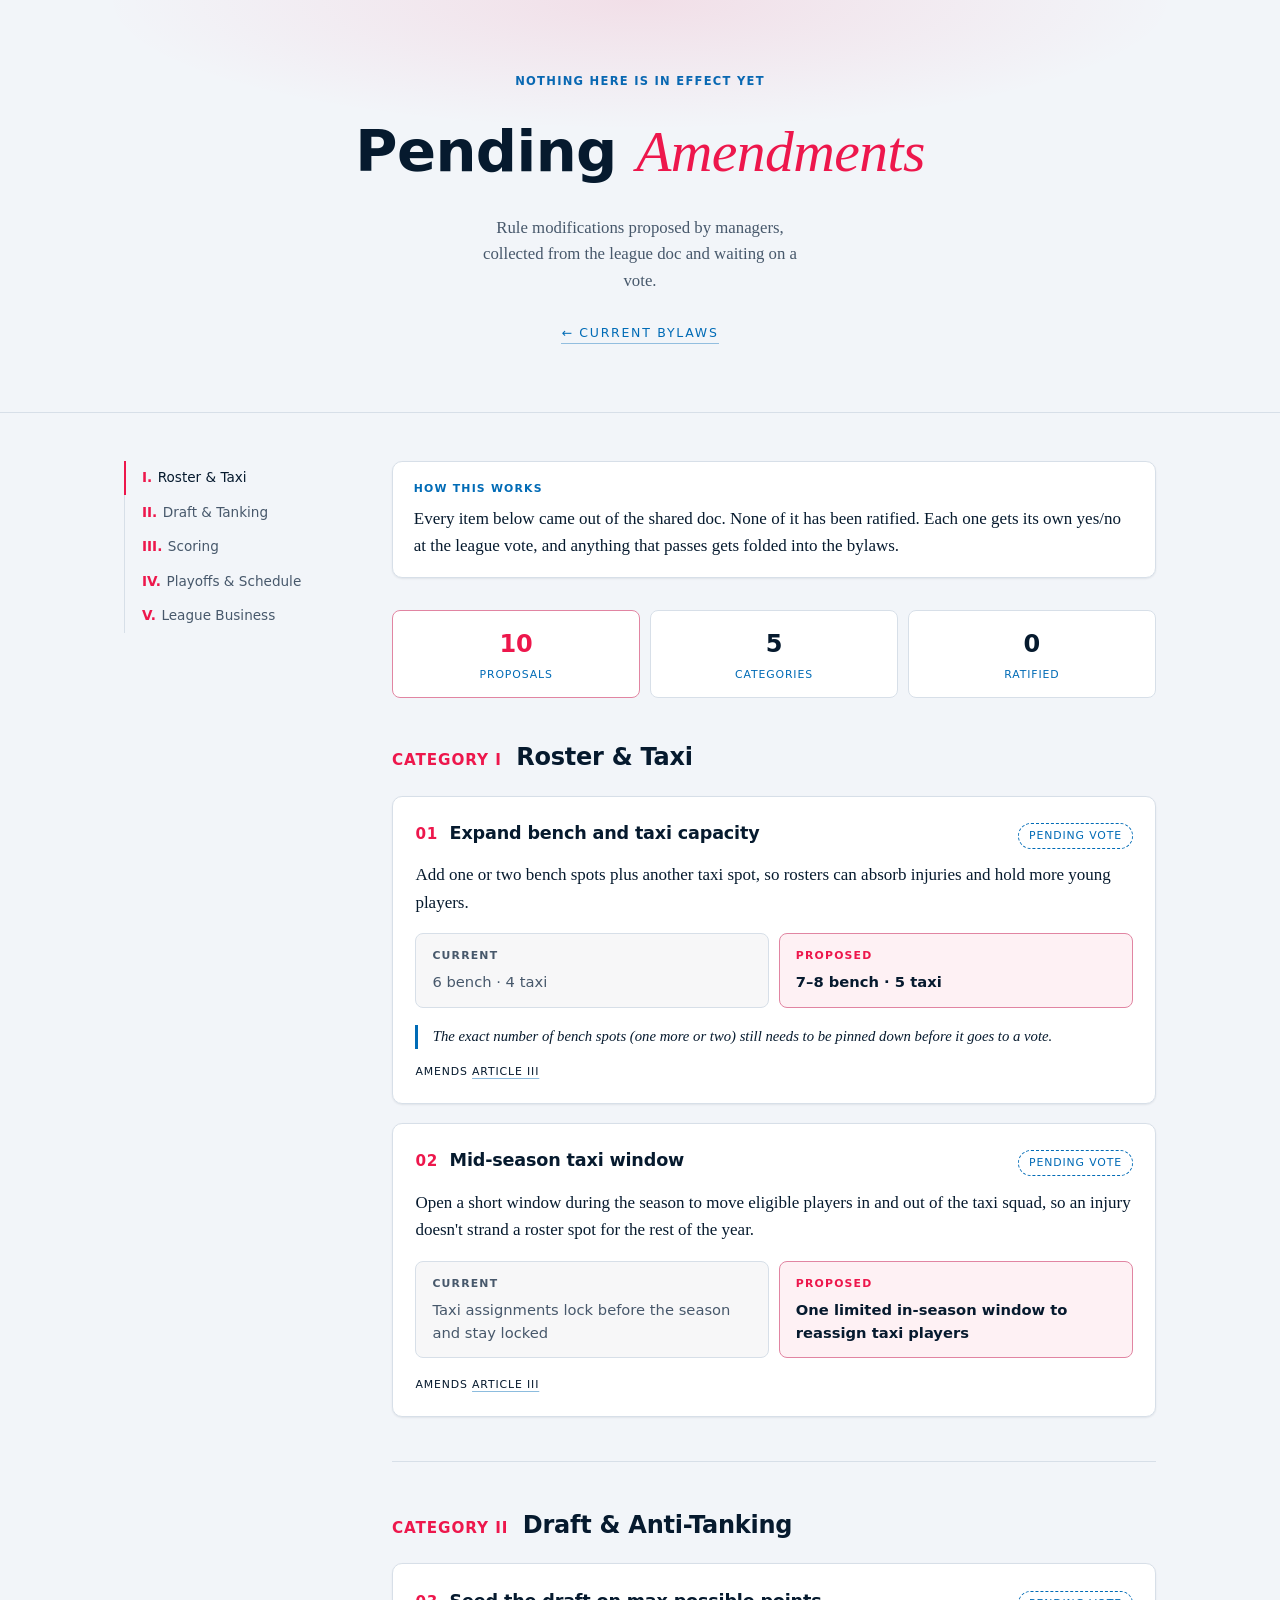
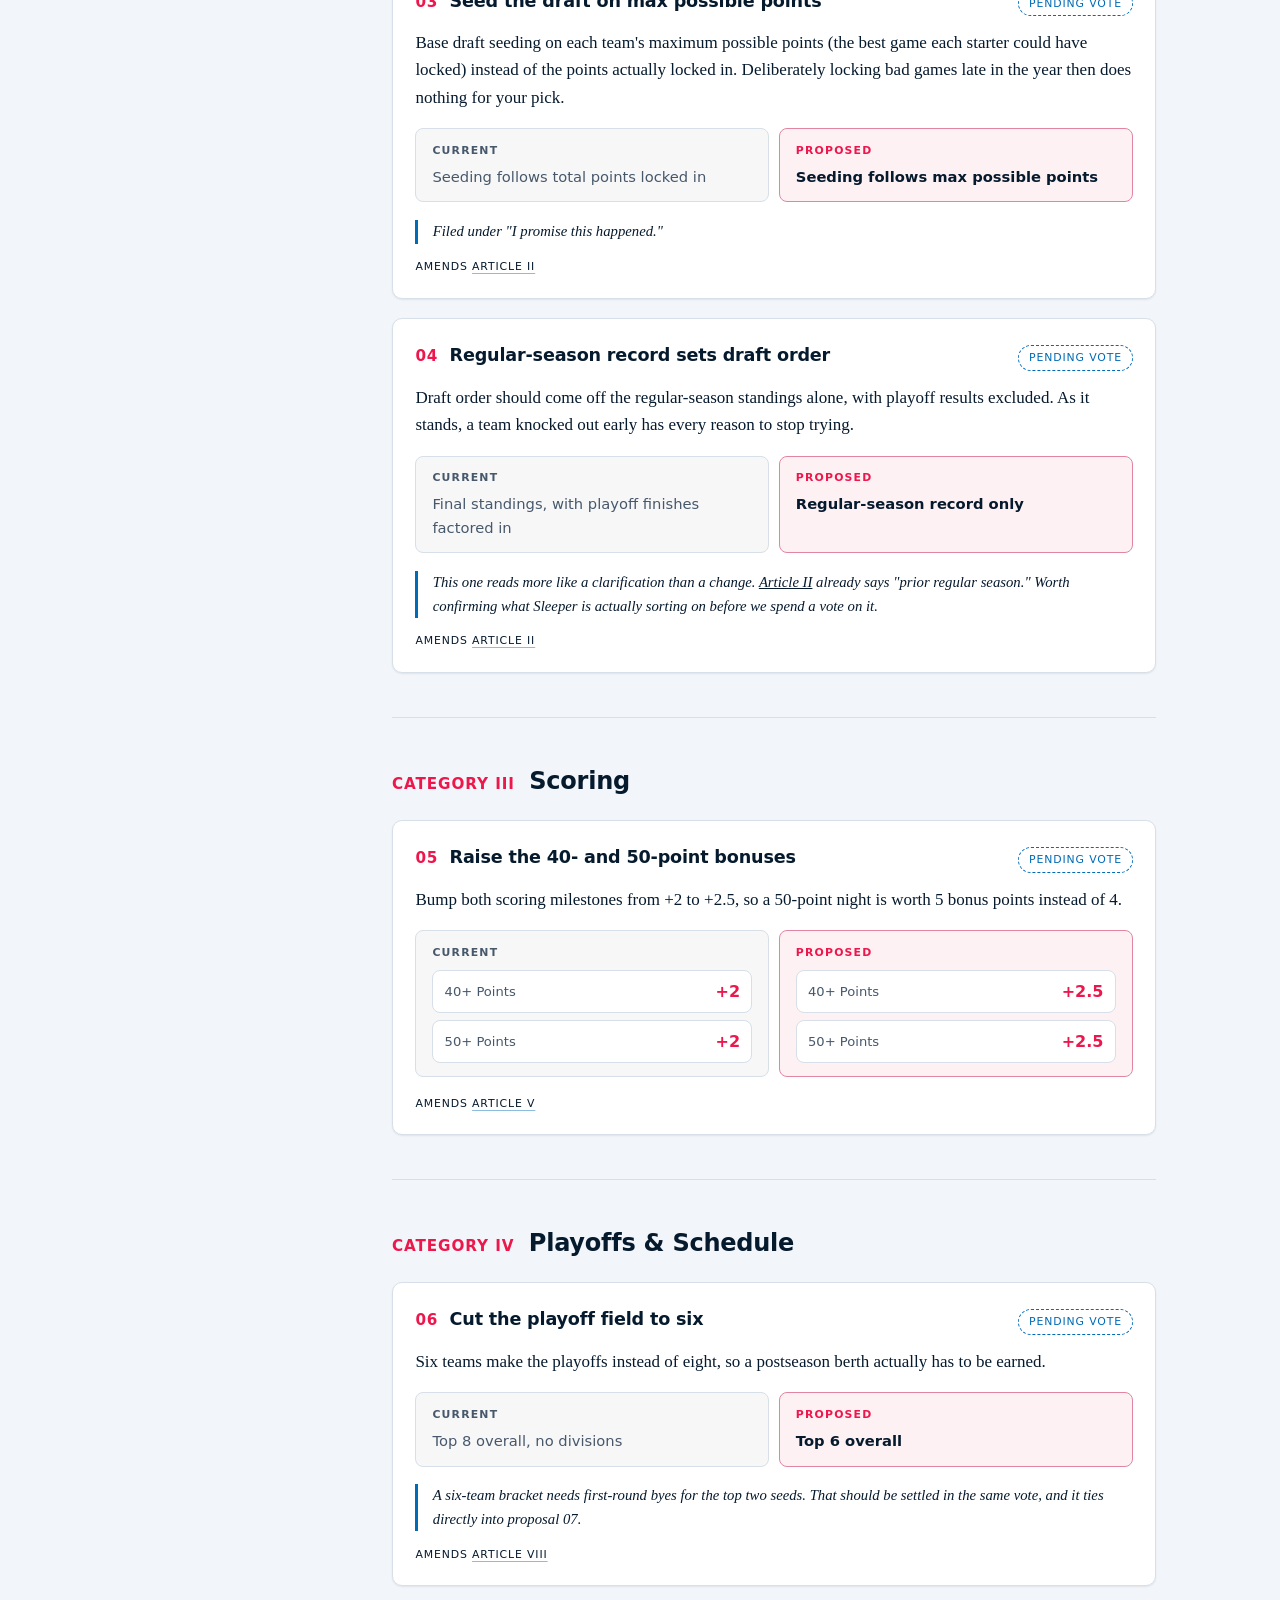
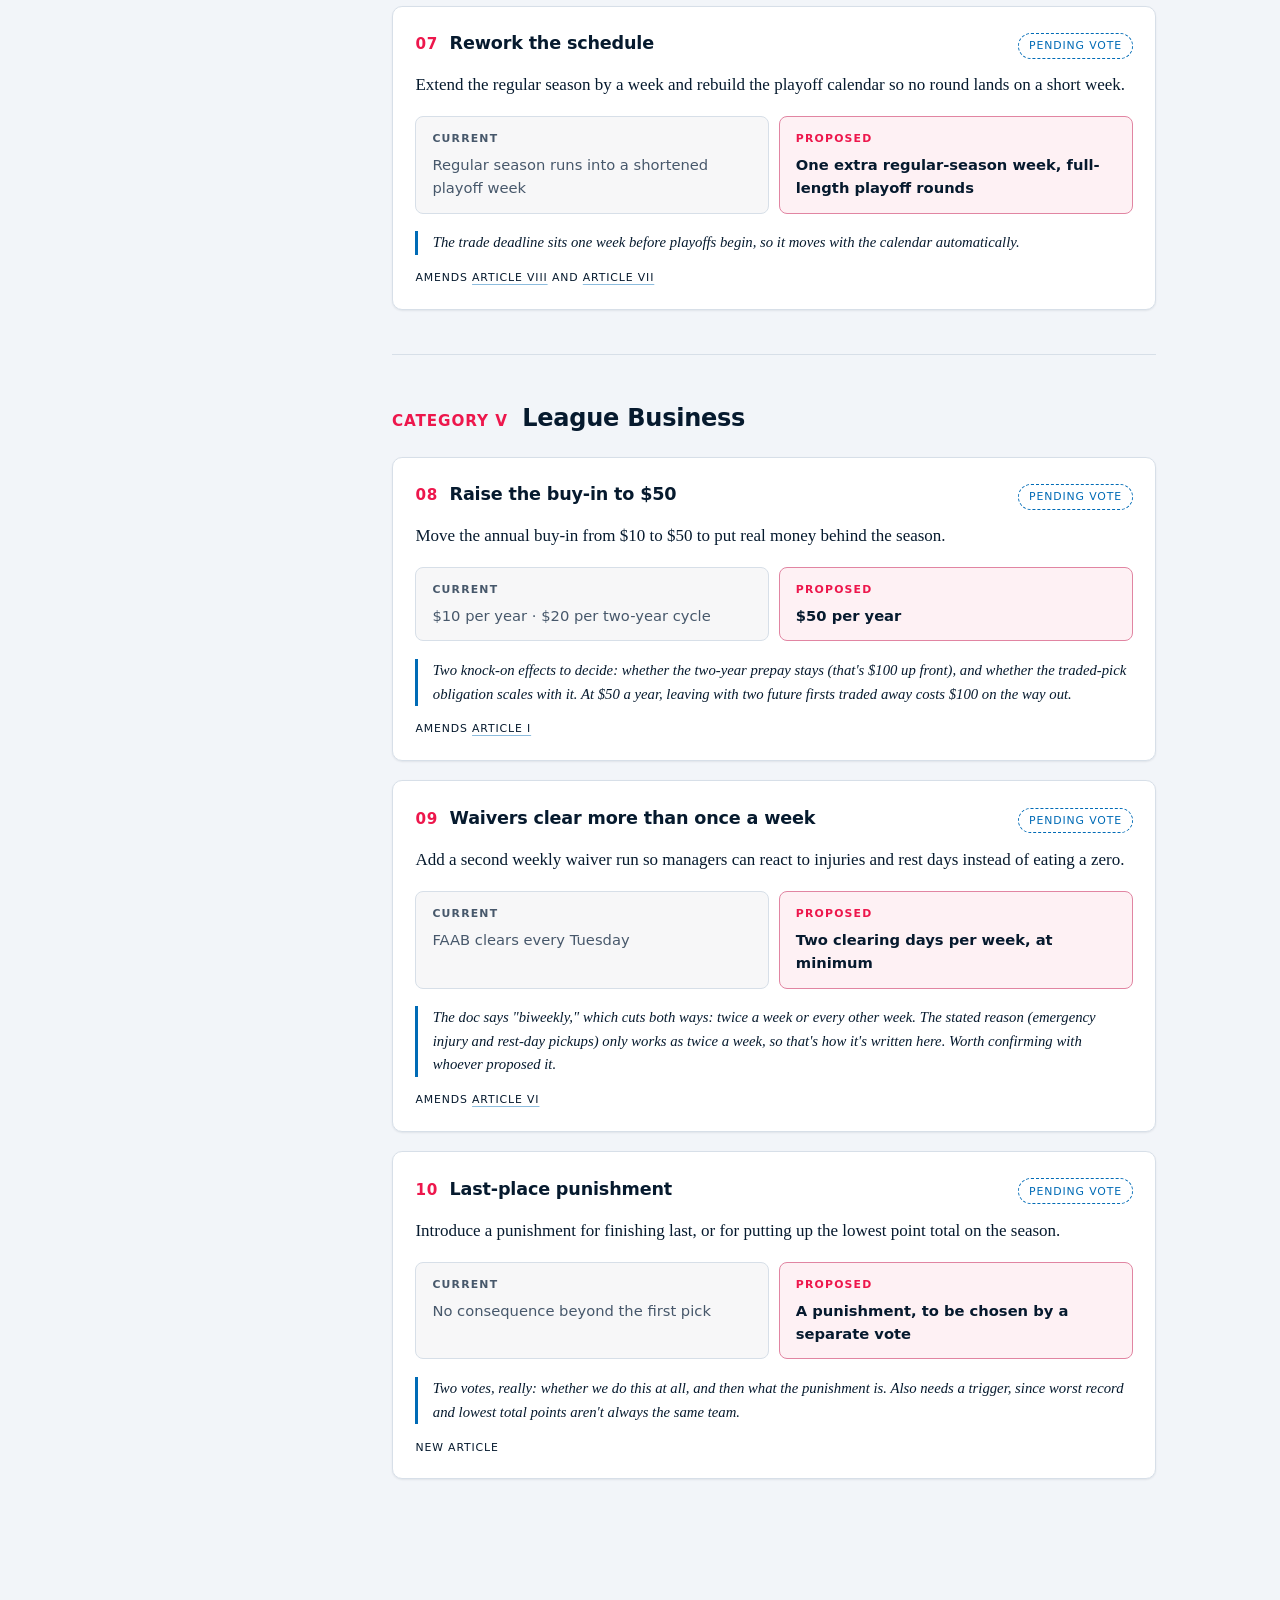
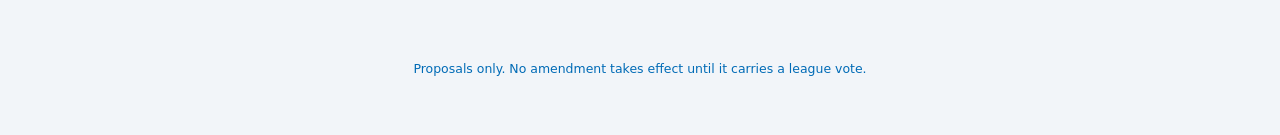
==== votes/index.html @ de4fdcd2 "Pending vote page" ====
<!doctype html>
<html lang="en">
  <head>
    <meta charset="UTF-8" />
    <meta name="viewport" content="width=device-width, initial-scale=1.0" />
    <title>Pending Amendments | Sam Hinkie's Ghost</title>
    <meta
      name="description"
      content="Rule modifications proposed by league members, pending a vote."
    />
    <link rel="stylesheet" href="../styles/tokens.css" />
    <link rel="stylesheet" href="../styles/base.css" />
    <link rel="stylesheet" href="../styles/layout.css" />
    <link rel="stylesheet" href="../styles/components.css" />
    <link rel="stylesheet" href="../styles/votes.css" />
    <script type="module" src="../scripts/votes.js"></script>
  </head>
  <body>
    <header class="hero">
      <p class="eyebrow label">Nothing here is in effect yet</p>
      <h1 class="title">Pending <span class="ghost-word">Amendments</span></h1>
      <p class="subtitle">
        Rule modifications proposed by managers, collected from the league doc
        and waiting on a vote.
      </p>
      <p class="tagline"><a class="hero-link" href="/">← Current bylaws</a></p>
    </header>

    <div class="layout">
      <nav class="toc" aria-label="Proposal categories">
        <ol>
          <li>
            <a href="#roster"><span class="roman">I.</span>Roster &amp; Taxi</a>
          </li>
          <li>
            <a href="#draft"
              ><span class="roman">II.</span>Draft &amp; Tanking</a
            >
          </li>
          <li>
            <a href="#scoring"><span class="roman">III.</span>Scoring</a>
          </li>
          <li>
            <a href="#schedule"
              ><span class="roman">IV.</span>Playoffs &amp; Schedule</a
            >
          </li>
          <li>
            <a href="#business"
              ><span class="roman">V.</span>League Business</a
            >
          </li>
        </ol>
      </nav>

      <main>
        <div class="callout intro">
          <span class="label">How this works</span>
          Every item below came out of the shared doc. None of it has been
          ratified. Each one gets its own yes/no at the league vote, and
          anything that passes gets folded into the bylaws.
        </div>

        <div class="summary" role="group" aria-label="Proposal counts">
          <div class="tally accent">
            <span class="count" data-count="proposals">10</span>
            <span class="name">Proposals</span>
          </div>
          <div class="tally">
            <span class="count" data-count="categories">5</span>
            <span class="name">Categories</span>
          </div>
          <div class="tally">
            <span class="count">0</span>
            <span class="name">Ratified</span>
          </div>
        </div>

        <section class="rule" id="roster" aria-labelledby="roster-h">
          <div class="rule-head">
            <span class="rule-num">CATEGORY I</span>
            <h2 id="roster-h">Roster &amp; Taxi</h2>
          </div>

          <article class="proposal">
            <div class="proposal-head">
              <span class="proposal-num">01</span>
              <h3>Expand bench and taxi capacity</h3>
              <span class="pending">Pending vote</span>
            </div>
            <p>
              Add one or two bench spots plus another taxi spot, so rosters can
              absorb injuries and hold more young players.
            </p>
            <div class="compare">
              <div class="side now">
                <span class="label">Current</span>
                <p>6 bench · 4 taxi</p>
              </div>
              <div class="side next">
                <span class="label">Proposed</span>
                <p>7–8 bench · 5 taxi</p>
              </div>
            </div>
            <p class="note">
              The exact number of bench spots (one more or two) still needs to
              be pinned down before it goes to a vote.
            </p>
            <p class="amends">Amends <a href="/#roster">Article III</a></p>
          </article>

          <article class="proposal">
            <div class="proposal-head">
              <span class="proposal-num">02</span>
              <h3>Mid-season taxi window</h3>
              <span class="pending">Pending vote</span>
            </div>
            <p>
              Open a short window during the season to move eligible players in
              and out of the taxi squad, so an injury doesn't strand a roster
              spot for the rest of the year.
            </p>
            <div class="compare">
              <div class="side now">
                <span class="label">Current</span>
                <p>Taxi assignments lock before the season and stay locked</p>
              </div>
              <div class="side next">
                <span class="label">Proposed</span>
                <p>One limited in-season window to reassign taxi players</p>
              </div>
            </div>
            <p class="amends">Amends <a href="/#roster">Article III</a></p>
          </article>
        </section>

        <section class="rule" id="draft" aria-labelledby="draft-h">
          <div class="rule-head">
            <span class="rule-num">CATEGORY II</span>
            <h2 id="draft-h">Draft &amp; Anti-Tanking</h2>
          </div>

          <article class="proposal">
            <div class="proposal-head">
              <span class="proposal-num">03</span>
              <h3>Seed the draft on max possible points</h3>
              <span class="pending">Pending vote</span>
            </div>
            <p>
              Base draft seeding on each team's maximum possible points (the
              best game each starter could have locked) instead of the points
              actually locked in. Deliberately locking bad games late in the
              year then does nothing for your pick.
            </p>
            <div class="compare">
              <div class="side now">
                <span class="label">Current</span>
                <p>Seeding follows total points locked in</p>
              </div>
              <div class="side next">
                <span class="label">Proposed</span>
                <p>Seeding follows max possible points</p>
              </div>
            </div>
            <p class="note">
              Filed under "I promise this happened."
            </p>
            <p class="amends">Amends <a href="/#draft">Article II</a></p>
          </article>

          <article class="proposal">
            <div class="proposal-head">
              <span class="proposal-num">04</span>
              <h3>Regular-season record sets draft order</h3>
              <span class="pending">Pending vote</span>
            </div>
            <p>
              Draft order should come off the regular-season standings alone,
              with playoff results excluded. As it stands, a team knocked out
              early has every reason to stop trying.
            </p>
            <div class="compare">
              <div class="side now">
                <span class="label">Current</span>
                <p>Final standings, with playoff finishes factored in</p>
              </div>
              <div class="side next">
                <span class="label">Proposed</span>
                <p>Regular-season record only</p>
              </div>
            </div>
            <p class="note">
              This one reads more like a clarification than a change.
              <a href="/#draft">Article II</a> already says "prior regular
              season." Worth confirming what Sleeper is actually sorting on
              before we spend a vote on it.
            </p>
            <p class="amends">Amends <a href="/#draft">Article II</a></p>
          </article>
        </section>

        <section class="rule" id="scoring" aria-labelledby="scoring-h">
          <div class="rule-head">
            <span class="rule-num">CATEGORY III</span>
            <h2 id="scoring-h">Scoring</h2>
          </div>

          <article class="proposal">
            <div class="proposal-head">
              <span class="proposal-num">05</span>
              <h3>Raise the 40- and 50-point bonuses</h3>
              <span class="pending">Pending vote</span>
            </div>
            <p>
              Bump both scoring milestones from +2 to +2.5, so a 50-point night
              is worth 5 bonus points instead of 4.
            </p>
            <div class="compare">
              <div class="side now">
                <span class="label">Current</span>
                <div class="scoring">
                  <div class="stat pos">
                    <span class="name">40+ Points</span
                    ><span class="val">+2</span>
                  </div>
                  <div class="stat pos">
                    <span class="name">50+ Points</span
                    ><span class="val">+2</span>
                  </div>
                </div>
              </div>
              <div class="side next">
                <span class="label">Proposed</span>
                <div class="scoring">
                  <div class="stat pos">
                    <span class="name">40+ Points</span
                    ><span class="val">+2.5</span>
                  </div>
                  <div class="stat pos">
                    <span class="name">50+ Points</span
                    ><span class="val">+2.5</span>
                  </div>
                </div>
              </div>
            </div>
            <p class="amends">Amends <a href="/#points">Article V</a></p>
          </article>
        </section>

        <section class="rule" id="schedule" aria-labelledby="schedule-h">
          <div class="rule-head">
            <span class="rule-num">CATEGORY IV</span>
            <h2 id="schedule-h">Playoffs &amp; Schedule</h2>
          </div>

          <article class="proposal">
            <div class="proposal-head">
              <span class="proposal-num">06</span>
              <h3>Cut the playoff field to six</h3>
              <span class="pending">Pending vote</span>
            </div>
            <p>
              Six teams make the playoffs instead of eight, so a postseason
              berth actually has to be earned.
            </p>
            <div class="compare">
              <div class="side now">
                <span class="label">Current</span>
                <p>Top 8 overall, no divisions</p>
              </div>
              <div class="side next">
                <span class="label">Proposed</span>
                <p>Top 6 overall</p>
              </div>
            </div>
            <p class="note">
              A six-team bracket needs first-round byes for the top two seeds.
              That should be settled in the same vote, and it ties directly into
              proposal 07.
            </p>
            <p class="amends">Amends <a href="/#playoffs">Article VIII</a></p>
          </article>

          <article class="proposal">
            <div class="proposal-head">
              <span class="proposal-num">07</span>
              <h3>Rework the schedule</h3>
              <span class="pending">Pending vote</span>
            </div>
            <p>
              Extend the regular season by a week and rebuild the playoff
              calendar so no round lands on a short week.
            </p>
            <div class="compare">
              <div class="side now">
                <span class="label">Current</span>
                <p>Regular season runs into a shortened playoff week</p>
              </div>
              <div class="side next">
                <span class="label">Proposed</span>
                <p>One extra regular-season week, full-length playoff rounds</p>
              </div>
            </div>
            <p class="note">
              The trade deadline sits one week before playoffs begin, so it
              moves with the calendar automatically.
            </p>
            <p class="amends">
              Amends <a href="/#playoffs">Article VIII</a> and
              <a href="/#deadline">Article VII</a>
            </p>
          </article>
        </section>

        <section class="rule" id="business" aria-labelledby="business-h">
          <div class="rule-head">
            <span class="rule-num">CATEGORY V</span>
            <h2 id="business-h">League Business</h2>
          </div>

          <article class="proposal">
            <div class="proposal-head">
              <span class="proposal-num">08</span>
              <h3>Raise the buy-in to $50</h3>
              <span class="pending">Pending vote</span>
            </div>
            <p>
              Move the annual buy-in from $10 to $50 to put real money behind
              the season.
            </p>
            <div class="compare">
              <div class="side now">
                <span class="label">Current</span>
                <p>$10 per year · $20 per two-year cycle</p>
              </div>
              <div class="side next">
                <span class="label">Proposed</span>
                <p>$50 per year</p>
              </div>
            </div>
            <p class="note">
              Two knock-on effects to decide: whether the two-year prepay stays
              (that's $100 up front), and whether the traded-pick obligation
              scales with it. At $50 a year, leaving with two future firsts
              traded away costs $100 on the way out.
            </p>
            <p class="amends">Amends <a href="/#buyin">Article I</a></p>
          </article>

          <article class="proposal">
            <div class="proposal-head">
              <span class="proposal-num">09</span>
              <h3>Waivers clear more than once a week</h3>
              <span class="pending">Pending vote</span>
            </div>
            <p>
              Add a second weekly waiver run so managers can react to injuries
              and rest days instead of eating a zero.
            </p>
            <div class="compare">
              <div class="side now">
                <span class="label">Current</span>
                <p>FAAB clears every Tuesday</p>
              </div>
              <div class="side next">
                <span class="label">Proposed</span>
                <p>Two clearing days per week, at minimum</p>
              </div>
            </div>
            <p class="note">
              The doc says "biweekly," which cuts both ways: twice a week or
              every other week. The stated reason (emergency injury and rest-day
              pickups) only works as twice a week, so that's how it's written
              here. Worth confirming with whoever proposed it.
            </p>
            <p class="amends">Amends <a href="/#waivers">Article VI</a></p>
          </article>

          <article class="proposal">
            <div class="proposal-head">
              <span class="proposal-num">10</span>
              <h3>Last-place punishment</h3>
              <span class="pending">Pending vote</span>
            </div>
            <p>
              Introduce a punishment for finishing last, or for putting up the
              lowest point total on the season.
            </p>
            <div class="compare">
              <div class="side now">
                <span class="label">Current</span>
                <p>No consequence beyond the first pick</p>
              </div>
              <div class="side next">
                <span class="label">Proposed</span>
                <p>A punishment, to be chosen by a separate vote</p>
              </div>
            </div>
            <p class="note">
              Two votes, really: whether we do this at all, and then what the
              punishment is. Also needs a trigger, since worst record and
              lowest total points aren't always the same team.
            </p>
            <p class="amends">New article</p>
          </article>
        </section>
      </main>
    </div>

    <footer>
      Proposals only. No amendment takes effect until it carries a league vote.
    </footer>
  </body>
</html>
---- styles/tokens.css ----
/* Design tokens: colors, typography, spacing, radii. */

:root {
  color-scheme: light dark;

  /* Palette: light value first, dark value second. */
  --bg: light-dark(#f2f5f9, #0a1929);
  --bg-raised: light-dark(#ffffff, #10233a);
  --ink: light-dark(#061a2e, #eaf1f8);
  --ink-soft: light-dark(#47586b, #94a9c0);
  --line: light-dark(#d7dfe8, #253850);
  --accent: light-dark(#ed174c, #ff3d68);
  --accent-ink: light-dark(#ffffff, #0a1929);
  --ghost: light-dark(#006bb6, #4da8e0);
  --ghost-soft: light-dark(#e8f1fa, #16283d);
  --neg: light-dark(#16233a, #6e85a6);
  --shadow: light-dark(rgb(6 26 46 / 0.08), rgb(0 0 0 / 0.4));

  /* Typography */
  --font-body:
    "Iowan Old Style", "Palatino Linotype", Palatino, Georgia,
    "Times New Roman", serif;
  --font-ui: ui-sans-serif, system-ui, -apple-system, "Segoe UI", sans-serif;
  --text-micro: 0.68rem;
  --text-small: 0.85rem;
  --text-base: 1.0625rem;

  /* Spacing & shape */
  --gutter: 1.5rem;
  --measure: 67.5rem;
  --radius-sm: 0.5rem;
  --radius-md: 0.625rem;
  --radius-pill: 999px;
}

/* Explicit theme choice overrides the OS preference. */
:root[data-theme="light"] {
  color-scheme: light;
}

:root[data-theme="dark"] {
  color-scheme: dark;
}
---- styles/base.css ----
/* Element defaults and shared utilities. */

*,
*::before,
*::after {
  box-sizing: border-box;
}

html {
  scroll-behavior: smooth;
}

body {
  margin: 0;
  background: var(--bg);
  color: var(--ink);
  font-family: var(--font-body);
  font-size: var(--text-base);
  line-height: 1.6;
  -webkit-font-smoothing: antialiased;
}

h1,
h2,
h3 {
  font-family: var(--font-ui);
  letter-spacing: -0.01em;
  margin: 0;
}

a {
  color: inherit;
}

:is(a, button, summary):focus-visible {
  outline: 2px solid var(--accent);
  outline-offset: 3px;
}

.label {
  font-family: var(--font-ui);
  text-transform: uppercase;
  letter-spacing: 0.11em;
  font-weight: 700;
}

@media (prefers-reduced-motion: reduce) {
  html {
    scroll-behavior: auto;
  }

  *,
  *::before,
  *::after {
    animation-duration: 0.01ms !important;
    transition-duration: 0.01ms !important;
  }
}
---- styles/layout.css ----
/* Page frame: hero, sidebar + article column, footer. Mobile-first, Flexbox only. */

.hero {
  position: relative;
  overflow: hidden;
  padding-block: 4.5rem 3.5rem;
  padding-inline: var(--gutter);
  text-align: center;
  border-block-end: 1px solid var(--line);

  &::before {
    content: "";
    position: absolute;
    inset: 0;
    pointer-events: none;
    background: radial-gradient(
      ellipse 60% 45% at 50% 0%,
      color-mix(in srgb, var(--accent) 10%, transparent),
      transparent 70%
    );
  }

  .eyebrow {
    font-size: 0.72rem;
    color: var(--ghost);
    margin-block: 0 1rem;
  }

  .title {
    position: relative;
    font-weight: 800;
    font-size: clamp(2.2rem, 6vw, 3.6rem);
    text-wrap: balance;

    .ghost-word {
      color: var(--accent);
      font-family: var(--font-body);
      font-style: italic;
      font-weight: 400;
    }
  }

  .subtitle {
    margin-block-start: 1rem;
    margin-inline: auto;
    max-inline-size: 40ch;
    color: var(--ink-soft);
    font-size: 1.05rem;
  }

  .tagline {
    margin-block-start: 1.75rem;
    font-family: var(--font-ui);
    font-size: 0.78rem;
    letter-spacing: 0.14em;
    text-transform: uppercase;
    color: var(--ghost);
  }

  .hero-link {
    text-decoration: none;
    border-block-end: 1px solid
      color-mix(in srgb, currentColor 40%, transparent);
    padding-block-end: 0.2rem;
    transition: color 0.15s ease, border-color 0.15s ease;

    &:hover {
      color: var(--accent);
      border-block-end-color: currentColor;
    }
  }
}

.layout {
  display: flex;
  flex-direction: column;
  gap: var(--gutter);
  max-inline-size: var(--measure);
  margin-inline: auto;
  padding-block: 3rem 6rem;
  padding-inline: var(--gutter);

  @media (min-width: 54rem) {
    flex-direction: row;
    gap: 3rem;
  }
}

/* Horizontal scroller on small screens, sticky rail from 54rem up. */
.toc {
  font-family: var(--font-ui);
  overflow-x: auto;
  padding-block-end: 0.5rem;

  ol {
    display: flex;
    gap: 0.25rem;
    list-style: none;
    margin: 0;
    padding: 0;
    white-space: nowrap;
    border-block-end: 1px solid var(--line);
  }

  a {
    display: block;
    padding-block: 0.4rem;
    padding-inline: 0.7rem;
    text-decoration: none;
    font-size: var(--text-small);
    color: var(--ink-soft);
    border-block-end: 2px solid transparent;
    transition:
      color 0.15s ease,
      border-color 0.15s ease;

    &:hover {
      color: var(--ink);
      border-block-end-color: var(--ghost);
    }
  }

  .roman {
    color: var(--accent);
    font-weight: 700;
    margin-inline-end: 0.4em;
  }

  @media (min-width: 54rem) {
    flex: 0 0 13.75rem;
    position: sticky;
    inset-block-start: 2rem;
    align-self: start;
    overflow: visible;
    padding-block-end: 0;

    ol {
      flex-direction: column;
      gap: 0;
      white-space: normal;
      border-block-end: none;
      border-inline-start: 1px solid var(--line);
    }

    a {
      padding-inline: 1rem 0;
      margin-inline-start: -1px;
      border-block-end: none;
      border-inline-start: 2px solid transparent;

      &:hover {
        border-inline-start-color: var(--ghost);
      }
    }
  }
}

/* Named container so article components size to this column, not the viewport. */
main {
  flex: 1 1 auto;
  min-inline-size: 0;
  container: content / inline-size;
}

.rule {
  padding-block: 2.75rem;
  border-block-end: 1px solid var(--line);
  scroll-margin-block-start: 2rem;

  &:first-of-type {
    padding-block-start: 0;
  }

  &:last-of-type {
    border-block-end: none;
  }

  p {
    color: var(--ink);

    &.soft {
      color: var(--ink-soft);
    }
  }
}

.rule-head {
  display: flex;
  align-items: baseline;
  gap: 0.9rem;
  margin-block-end: 1.1rem;

  h2 {
    font-weight: 800;
    font-size: 1.5rem;
  }
}

.rule-num {
  font-family: var(--font-ui);
  font-weight: 800;
  font-size: 0.95rem;
  letter-spacing: 0.06em;
  color: var(--accent);
}

footer {
  text-align: center;
  padding-block: 2.5rem 3.5rem;
  padding-inline: var(--gutter);
  font-family: var(--font-ui);
  font-size: 0.78rem;
  color: var(--ghost);
}
---- styles/components.css ----
/* Reusable blocks inside an article: callouts, fact lists, cards, diagrams. */

.callout {
  background: var(--bg-raised);
  border: 1px solid var(--line);
  border-radius: var(--radius-md);
  padding-block: 1.1rem;
  padding-inline: 1.3rem;
  margin-block: 1.2rem;
  box-shadow: 0 1px 2px var(--shadow);

  .label {
    display: block;
    font-size: var(--text-micro);
    color: var(--ghost);
    margin-block-end: 0.5rem;
  }
}

.example {
  border-inline-start: 3px solid var(--accent);
  padding-inline-start: 1rem;
  margin-block: 1.2rem;
  color: var(--ink-soft);
  font-style: italic;
}

/* ---------- Fact rows ---------- */

.facts {
  display: flex;
  flex-direction: column;
  gap: 0.15rem;
  margin-block: 1.4rem;
  padding: 0;
  font-family: var(--font-ui);
  font-size: 0.95rem;

  dt {
    color: var(--ghost);
    font-weight: 700;
    font-size: 0.72rem;
    text-transform: uppercase;
    letter-spacing: 0.08em;

    &:not(:first-of-type) {
      margin-block-start: 0.75rem;
    }
  }

  dd {
    margin: 0;
    color: var(--ink);
  }

  @container content (min-width: 34rem) {
    flex-direction: row;
    flex-wrap: wrap;
    row-gap: 0.6rem;
    column-gap: 1.5rem;

    dt {
      flex: 0 0 6.5rem;
      padding-block-start: 0.15rem;
      white-space: nowrap;

      &:not(:first-of-type) {
        margin-block-start: 0;
      }
    }

    /* Basis wide enough that the next term is forced onto a new row. */
    dd {
      flex: 1 1 calc(100% - 9.5rem);
    }
  }
}

/* ---------- Roster slots ---------- */

.roster {
  display: flex;
  flex-wrap: wrap;
  gap: 0.6rem;
  margin-block: 1.5rem;
}

/* Fixed fractional widths keep wrapped slots aligned in columns. */
.slot {
  flex: 0 1 calc(100% / 3 - 0.4rem);
  min-inline-size: 0;
  background: var(--bg-raised);

  @container content (min-width: 24.5rem) {
    flex-basis: calc(25% - 0.45rem);
  }

  @container content (min-width: 30.5rem) {
    flex-basis: calc(20% - 0.48rem);
  }

  border: 1px solid var(--line);
  border-radius: var(--radius-sm);
  padding-block: 0.85rem;
  padding-inline: 0.6rem;
  text-align: center;
  font-family: var(--font-ui);

  .count {
    display: block;
    font-size: 1.5rem;
    font-weight: 800;
    font-variant-numeric: tabular-nums;
    color: var(--ink);
  }

  .name {
    display: block;
    font-size: var(--text-micro);
    text-transform: uppercase;
    letter-spacing: 0.08em;
    color: var(--ghost);
    margin-block-start: 0.2rem;
  }

  &.accent {
    border-color: color-mix(in srgb, var(--accent) 45%, var(--line));

    .count {
      color: var(--accent);
    }
  }
}

/* ---------- Lock-in week strip ---------- */

.week-strip {
  display: flex;
  gap: 0.4rem;
  margin-block: 1.5rem;
  font-family: var(--font-ui);
}

.day {
  flex: 1;
  text-align: center;
  padding-block: 0.7rem;
  padding-inline: 0.2rem;
  border: 1px solid var(--line);
  border-radius: var(--radius-sm);
  background: var(--bg-raised);

  .d {
    display: block;
    font-size: 0.65rem;
    text-transform: uppercase;
    letter-spacing: 0.06em;
    color: var(--ghost);
  }

  .g {
    display: block;
    font-size: 0.78rem;
    margin-block-start: 0.3rem;
    color: var(--ink-soft);
  }

  &.locked {
    background: color-mix(in srgb, var(--accent) 14%, var(--bg-raised));
    border-color: var(--accent);

    .g {
      color: var(--accent);
      font-weight: 700;
    }
  }

  &.skip .g {
    text-decoration: line-through;
    opacity: 0.5;
  }
}

/* ---------- Scoring tiles ---------- */

.scoring {
  display: flex;
  flex-wrap: wrap;
  gap: 0.6rem;
  margin-block: 1.5rem;
}

.stat {
  flex: 0 1 calc(50% - 0.3rem);
  min-inline-size: 0;
  display: flex;
  justify-content: space-between;
  align-items: center;
  background: var(--bg-raised);

  @container content (min-width: 27.5rem) {
    flex-basis: calc(100% / 3 - 0.4rem);
  }

  @container content (min-width: 36.8rem) {
    flex-basis: calc(25% - 0.45rem);
  }

  @container content (min-width: 46.2rem) {
    flex-basis: calc(20% - 0.48rem);
  }

  border: 1px solid var(--line);
  border-radius: var(--radius-sm);
  padding-block: 0.8rem;
  padding-inline: 1rem;
  font-family: var(--font-ui);

  .name {
    font-size: 0.82rem;
    color: var(--ink-soft);
  }

  .val {
    font-weight: 800;
    font-variant-numeric: tabular-nums;
    font-size: 1rem;
    color: var(--ink);
  }

  &.pos .val {
    color: var(--accent);
  }

  &.neg .val {
    color: var(--neg);
  }
}

/* ---------- Playoff formats ---------- */

.decision-flag {
  display: inline-flex;
  align-items: center;
  gap: 0.4rem;
  font-family: var(--font-ui);
  font-size: var(--text-micro);
  text-transform: uppercase;
  letter-spacing: 0.08em;
  color: var(--ghost);
  border: 1px dashed var(--ghost);
  border-radius: var(--radius-pill);
  padding-block: 0.25rem;
  padding-inline: 0.7rem;
  margin-block-end: 1rem;
}

.formats {
  display: flex;
  flex-wrap: wrap;
  gap: 1rem;
  margin-block: 1.2rem;
}

.format-card {
  flex: 1 1 14.375rem;
  background: var(--bg-raised);
  border: 1px solid var(--line);
  border-radius: var(--radius-md);
  padding-block: 1.2rem;
  padding-inline: 1.3rem;

  h3 {
    font-size: 0.95rem;
    margin-block-end: 0.5rem;
  }

  p {
    margin: 0;
    font-size: 0.9rem;
    color: var(--ink-soft);
  }
}
---- styles/votes.css ----
/* Pending-amendments page: proposal cards, before/after comparison, tallies. */

.callout.intro {
  margin-block: 0 2rem;
}

/* ---------- Headline tallies ---------- */

.summary {
  display: flex;
  flex-wrap: wrap;
  gap: 0.6rem;
  margin-block-end: 2.5rem;
}

.tally {
  flex: 1 1 7rem;
  min-inline-size: 0;
  background: var(--bg-raised);
  border: 1px solid var(--line);
  border-radius: var(--radius-sm);
  padding-block: 0.85rem;
  padding-inline: 0.6rem;
  text-align: center;
  font-family: var(--font-ui);

  .count {
    display: block;
    font-size: 1.5rem;
    font-weight: 800;
    font-variant-numeric: tabular-nums;
    color: var(--ink);
  }

  .name {
    display: block;
    font-size: var(--text-micro);
    text-transform: uppercase;
    letter-spacing: 0.08em;
    color: var(--ghost);
    margin-block-start: 0.2rem;
  }

  &.accent {
    border-color: color-mix(in srgb, var(--accent) 45%, var(--line));

    .count {
      color: var(--accent);
    }
  }
}

/* ---------- Proposal cards ---------- */

.proposal {
  background: var(--bg-raised);
  border: 1px solid var(--line);
  border-radius: var(--radius-md);
  padding-block: 1.4rem;
  padding-inline: 1.4rem;
  margin-block-start: 1.2rem;
  box-shadow: 0 1px 2px var(--shadow);

  p {
    margin-block: 0 0.9rem;

    &:last-child {
      margin-block-end: 0;
    }
  }
}

.proposal-head {
  display: flex;
  flex-wrap: wrap;
  align-items: baseline;
  gap: 0.7rem;
  margin-block-end: 0.8rem;

  h3 {
    flex: 1 1 12rem;
    font-size: 1.1rem;
    font-weight: 800;
  }
}

.proposal-num {
  font-family: var(--font-ui);
  font-weight: 800;
  font-size: 0.95rem;
  font-variant-numeric: tabular-nums;
  letter-spacing: 0.06em;
  color: var(--accent);
}

.pending {
  font-family: var(--font-ui);
  font-size: var(--text-micro);
  text-transform: uppercase;
  letter-spacing: 0.08em;
  color: var(--ghost);
  border: 1px dashed var(--ghost);
  border-radius: var(--radius-pill);
  padding-block: 0.2rem;
  padding-inline: 0.6rem;
  white-space: nowrap;
}

/* ---------- Current vs. proposed ---------- */

.compare {
  display: flex;
  flex-direction: column;
  gap: 0.6rem;
  margin-block: 1.1rem;

  @container content (min-width: 30rem) {
    flex-direction: row;
    align-items: stretch;
  }
}

.side {
  flex: 1 1 0;
  min-inline-size: 0;
  border: 1px solid var(--line);
  border-radius: var(--radius-sm);
  padding-block: 0.8rem;
  padding-inline: 1rem;
  font-family: var(--font-ui);

  .label {
    display: block;
    font-size: var(--text-micro);
    color: var(--ink-soft);
    margin-block-end: 0.35rem;
  }

  p {
    margin: 0;
    font-size: 0.92rem;
  }

  /* Scoring tiles borrowed from the bylaws page stack inside this column. */
  .scoring {
    margin-block: 0.5rem 0;
    gap: 0.4rem;

    .stat {
      flex: 1 1 100%;
      padding-block: 0.5rem;
      padding-inline: 0.7rem;
    }
  }

  &.now {
    background: color-mix(in srgb, var(--ink) 3%, transparent);

    p {
      color: var(--ink-soft);
    }
  }

  &.next {
    border-color: color-mix(in srgb, var(--accent) 45%, var(--line));
    background: color-mix(in srgb, var(--accent) 6%, transparent);

    .label {
      color: var(--accent);
    }

    p {
      color: var(--ink);
      font-weight: 600;
    }
  }
}

/* ---------- Card footnotes ---------- */

.note {
  border-inline-start: 3px solid var(--ghost);
  padding-inline-start: 0.9rem;
  color: var(--ink-soft);
  font-size: 0.92rem;
  font-style: italic;
}

.amends {
  font-family: var(--font-ui);
  font-size: var(--text-micro);
  text-transform: uppercase;
  letter-spacing: 0.08em;
  color: var(--ghost);

  a {
    text-decoration-color: color-mix(in srgb, var(--ghost) 45%, transparent);
    text-underline-offset: 0.25em;
  }
}

/* ---------- Scroll-spy state on the category rail ---------- */

.toc a.current {
  color: var(--ink);
  border-block-end-color: var(--accent);

  @media (min-width: 54rem) {
    border-block-end-color: transparent;
    border-inline-start-color: var(--accent);
  }
}
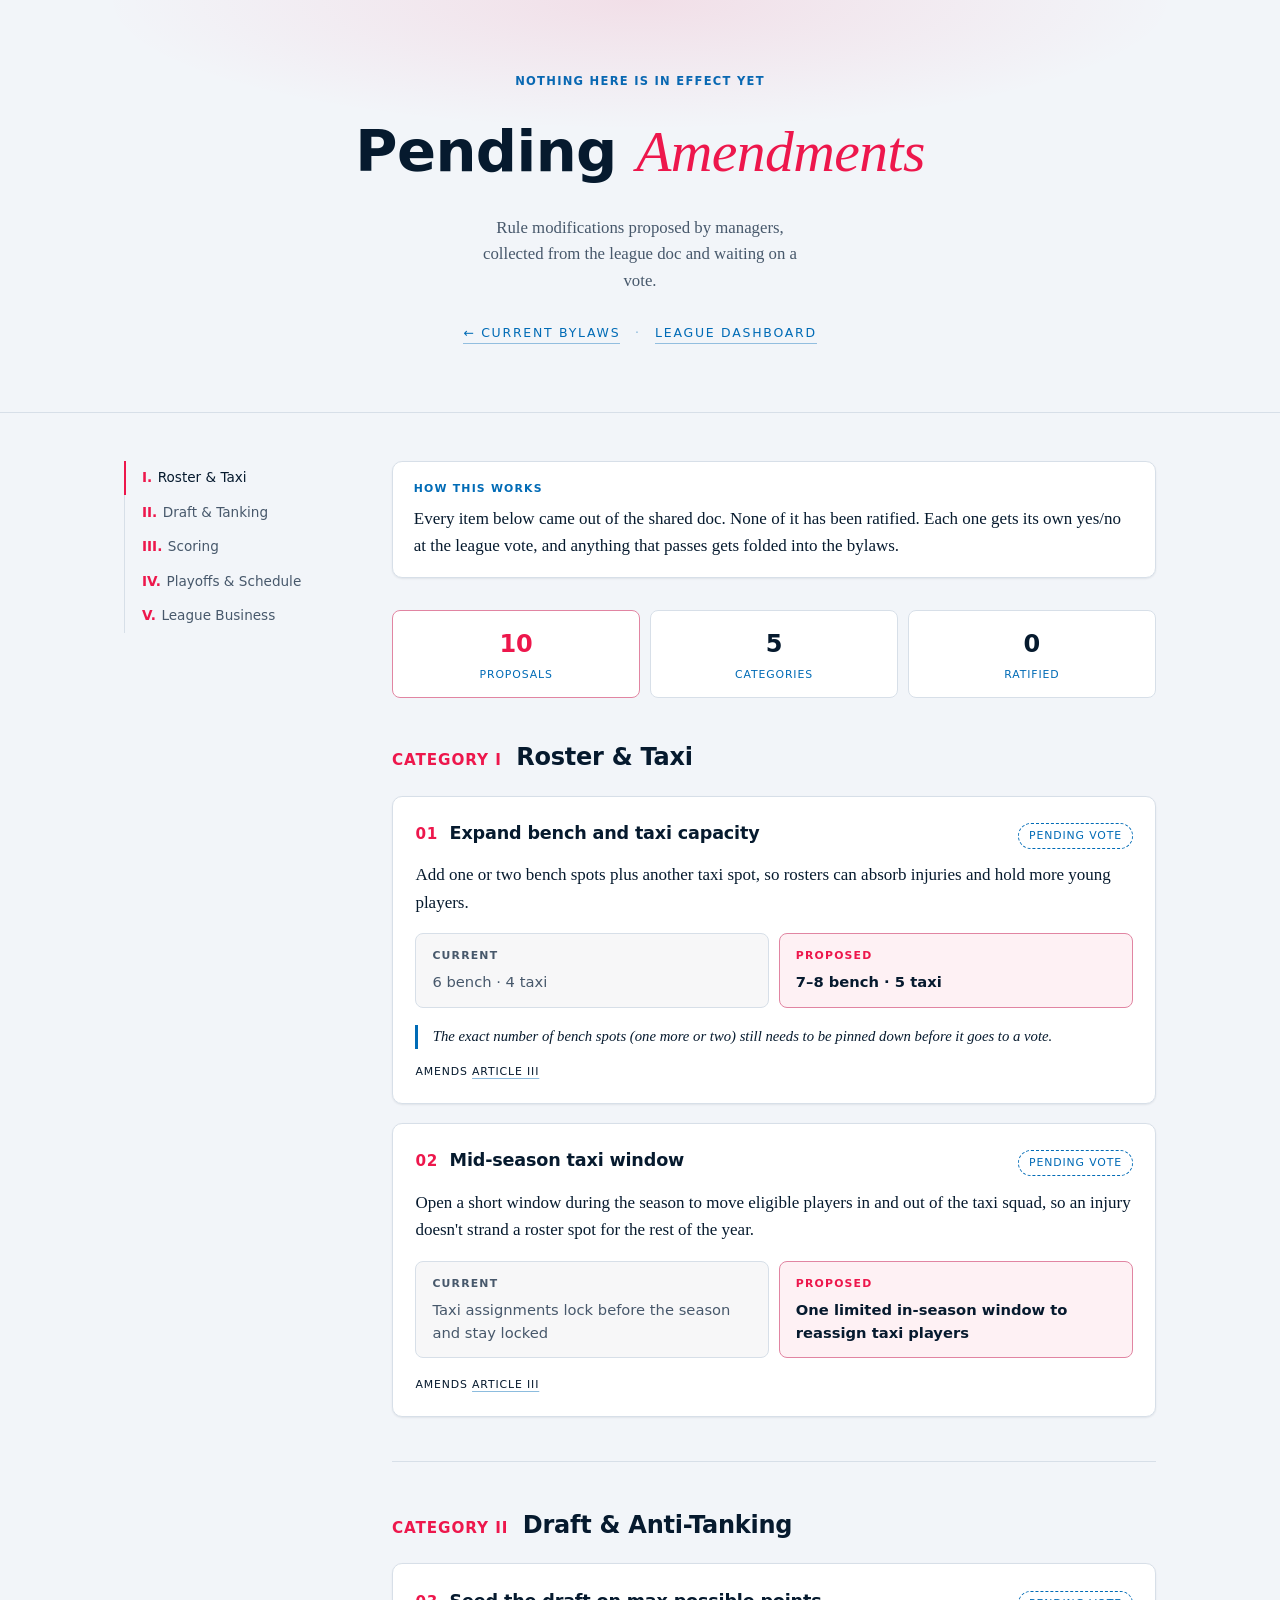
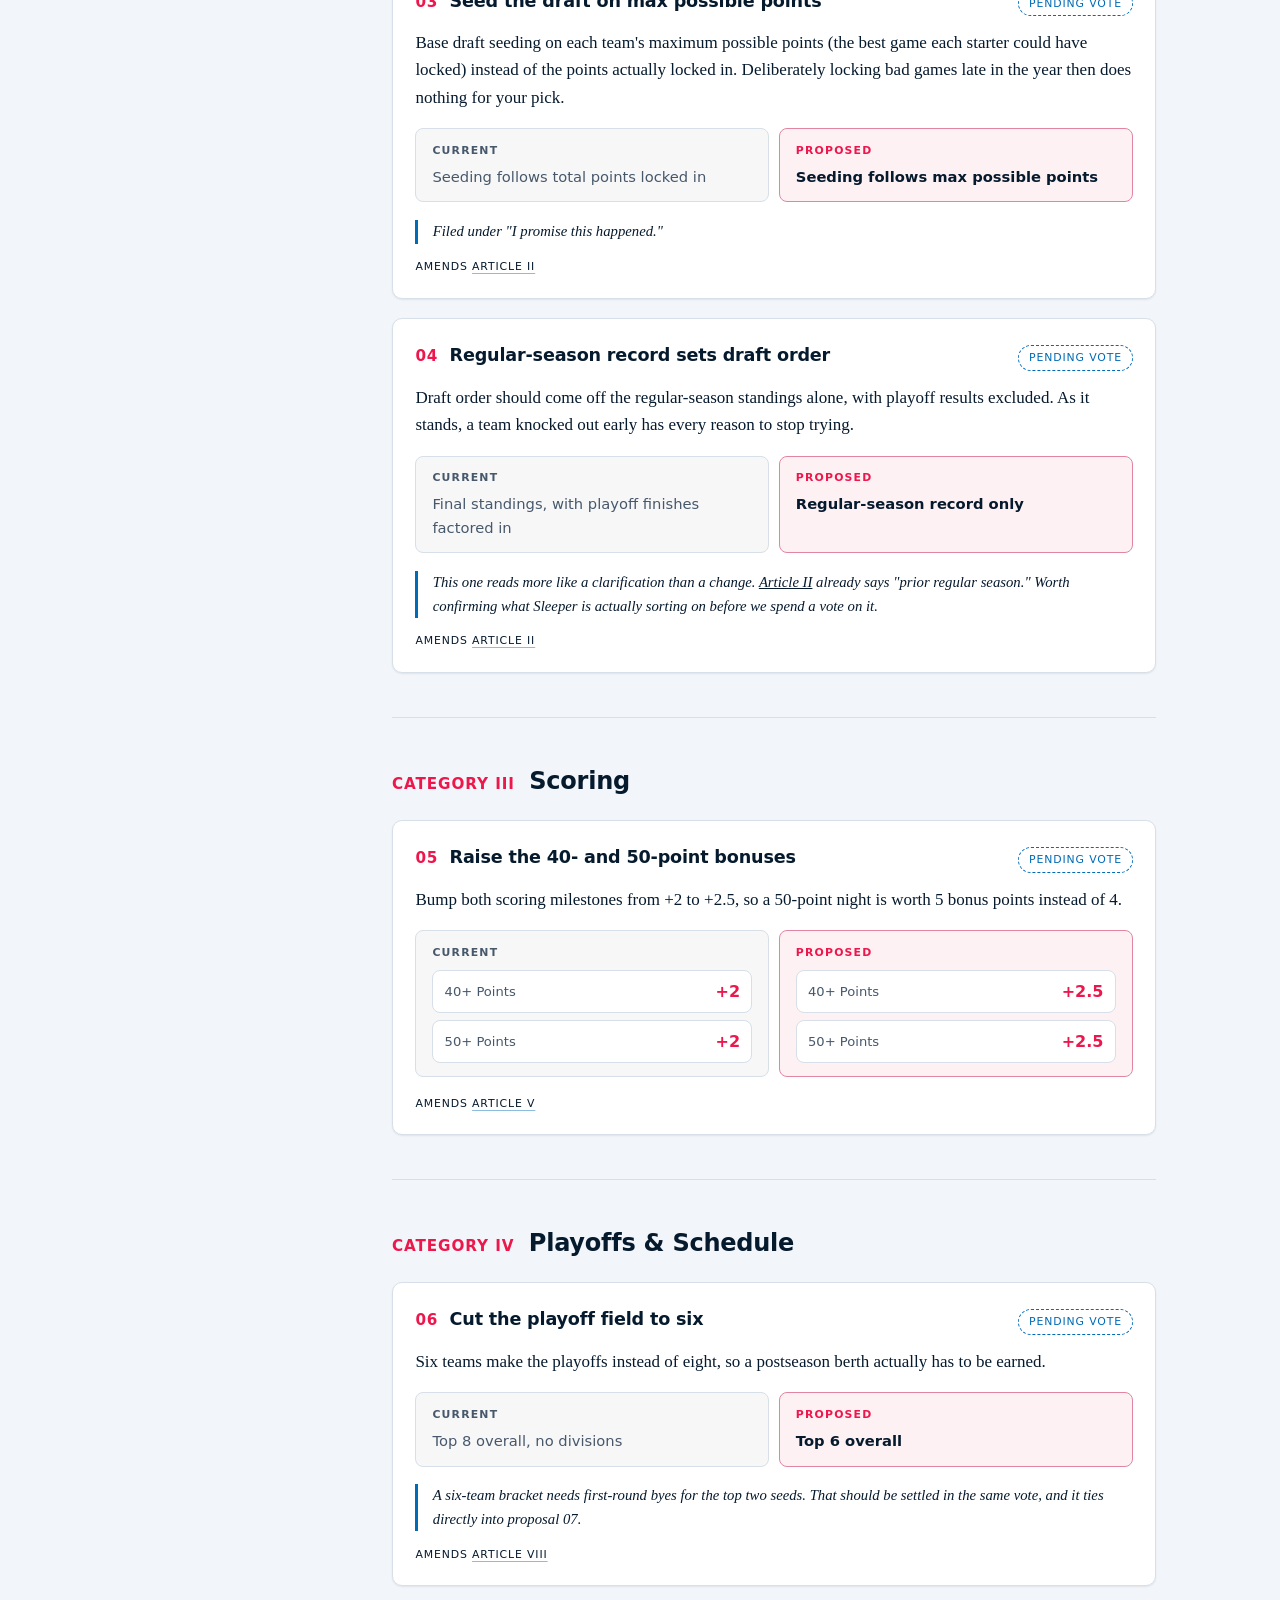
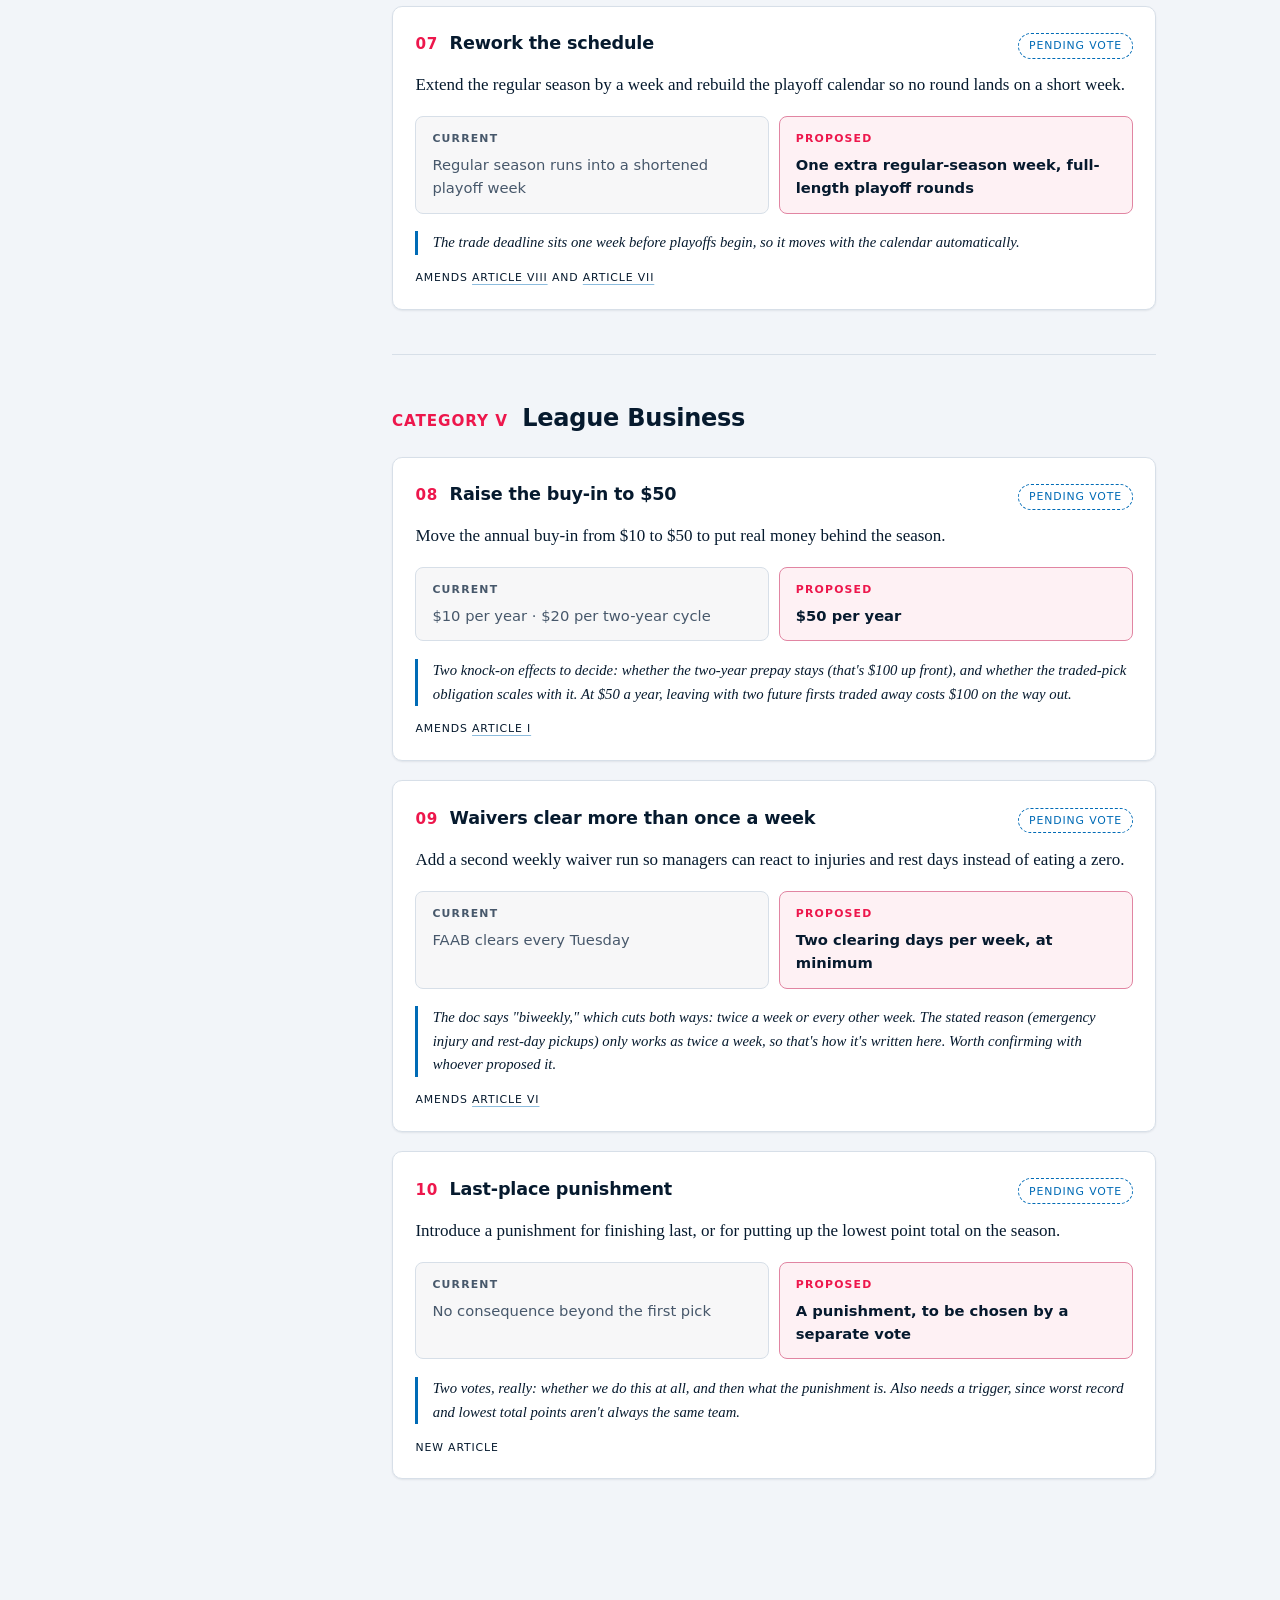
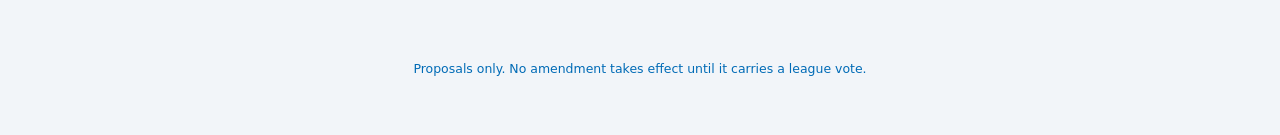
==== commit 42e2efef: "integrate sleeper api" ====
--- a/votes/index.html
+++ b/votes/index.html
@@ -23,7 +23,11 @@
         Rule modifications proposed by managers, collected from the league doc
         and waiting on a vote.
       </p>
-      <p class="tagline"><a class="hero-link" href="/">← Current bylaws</a></p>
+      <p class="tagline">
+        <a class="hero-link" href="/">← Current bylaws</a>
+        <span class="hero-sep" aria-hidden="true">·</span>
+        <a class="hero-link" href="/dashboard">League dashboard</a>
+      </p>
     </header>
 
     <div class="layout">
--- a/styles/layout.css
+++ b/styles/layout.css
@@ -55,6 +55,11 @@
     letter-spacing: 0.14em;
     text-transform: uppercase;
     color: var(--ghost);
+  }
+
+  .hero-sep {
+    color: color-mix(in srgb, currentColor 45%, transparent);
+    margin-inline: 0.55rem;
   }
 
   .hero-link {
--- a/styles/components.css
+++ b/styles/components.css
@@ -14,6 +14,52 @@
     font-size: var(--text-micro);
     color: var(--ghost);
     margin-block-end: 0.5rem;
+  }
+}
+
+/* ---------- Headline tallies ---------- */
+
+.summary {
+  display: flex;
+  flex-wrap: wrap;
+  gap: 0.6rem;
+  margin-block-end: 2.5rem;
+}
+
+.tally {
+  flex: 1 1 7rem;
+  min-inline-size: 0;
+  background: var(--bg-raised);
+  border: 1px solid var(--line);
+  border-radius: var(--radius-sm);
+  padding-block: 0.85rem;
+  padding-inline: 0.6rem;
+  text-align: center;
+  font-family: var(--font-ui);
+
+  .count {
+    display: block;
+    font-size: 1.5rem;
+    font-weight: 800;
+    font-variant-numeric: tabular-nums;
+    color: var(--ink);
+  }
+
+  .name {
+    display: block;
+    font-size: var(--text-micro);
+    text-transform: uppercase;
+    letter-spacing: 0.08em;
+    color: var(--ghost);
+    margin-block-start: 0.2rem;
+  }
+
+  &.accent {
+    border-color: color-mix(in srgb, var(--accent) 45%, var(--line));
+
+    .count {
+      color: var(--accent);
+    }
   }
 }
 
--- a/styles/votes.css
+++ b/styles/votes.css
@@ -4,51 +4,8 @@
   margin-block: 0 2rem;
 }
 
-/* ---------- Headline tallies ---------- */
-
-.summary {
-  display: flex;
-  flex-wrap: wrap;
-  gap: 0.6rem;
-  margin-block-end: 2.5rem;
-}
-
-.tally {
-  flex: 1 1 7rem;
-  min-inline-size: 0;
-  background: var(--bg-raised);
-  border: 1px solid var(--line);
-  border-radius: var(--radius-sm);
-  padding-block: 0.85rem;
-  padding-inline: 0.6rem;
-  text-align: center;
-  font-family: var(--font-ui);
-
-  .count {
-    display: block;
-    font-size: 1.5rem;
-    font-weight: 800;
-    font-variant-numeric: tabular-nums;
-    color: var(--ink);
-  }
-
-  .name {
-    display: block;
-    font-size: var(--text-micro);
-    text-transform: uppercase;
-    letter-spacing: 0.08em;
-    color: var(--ghost);
-    margin-block-start: 0.2rem;
-  }
-
-  &.accent {
-    border-color: color-mix(in srgb, var(--accent) 45%, var(--line));
-
-    .count {
-      color: var(--accent);
-    }
-  }
-}
+/* Headline tallies (.summary / .tally) now live in components.css, shared with
+   the dashboard. */
 
 /* ---------- Proposal cards ---------- */
 
